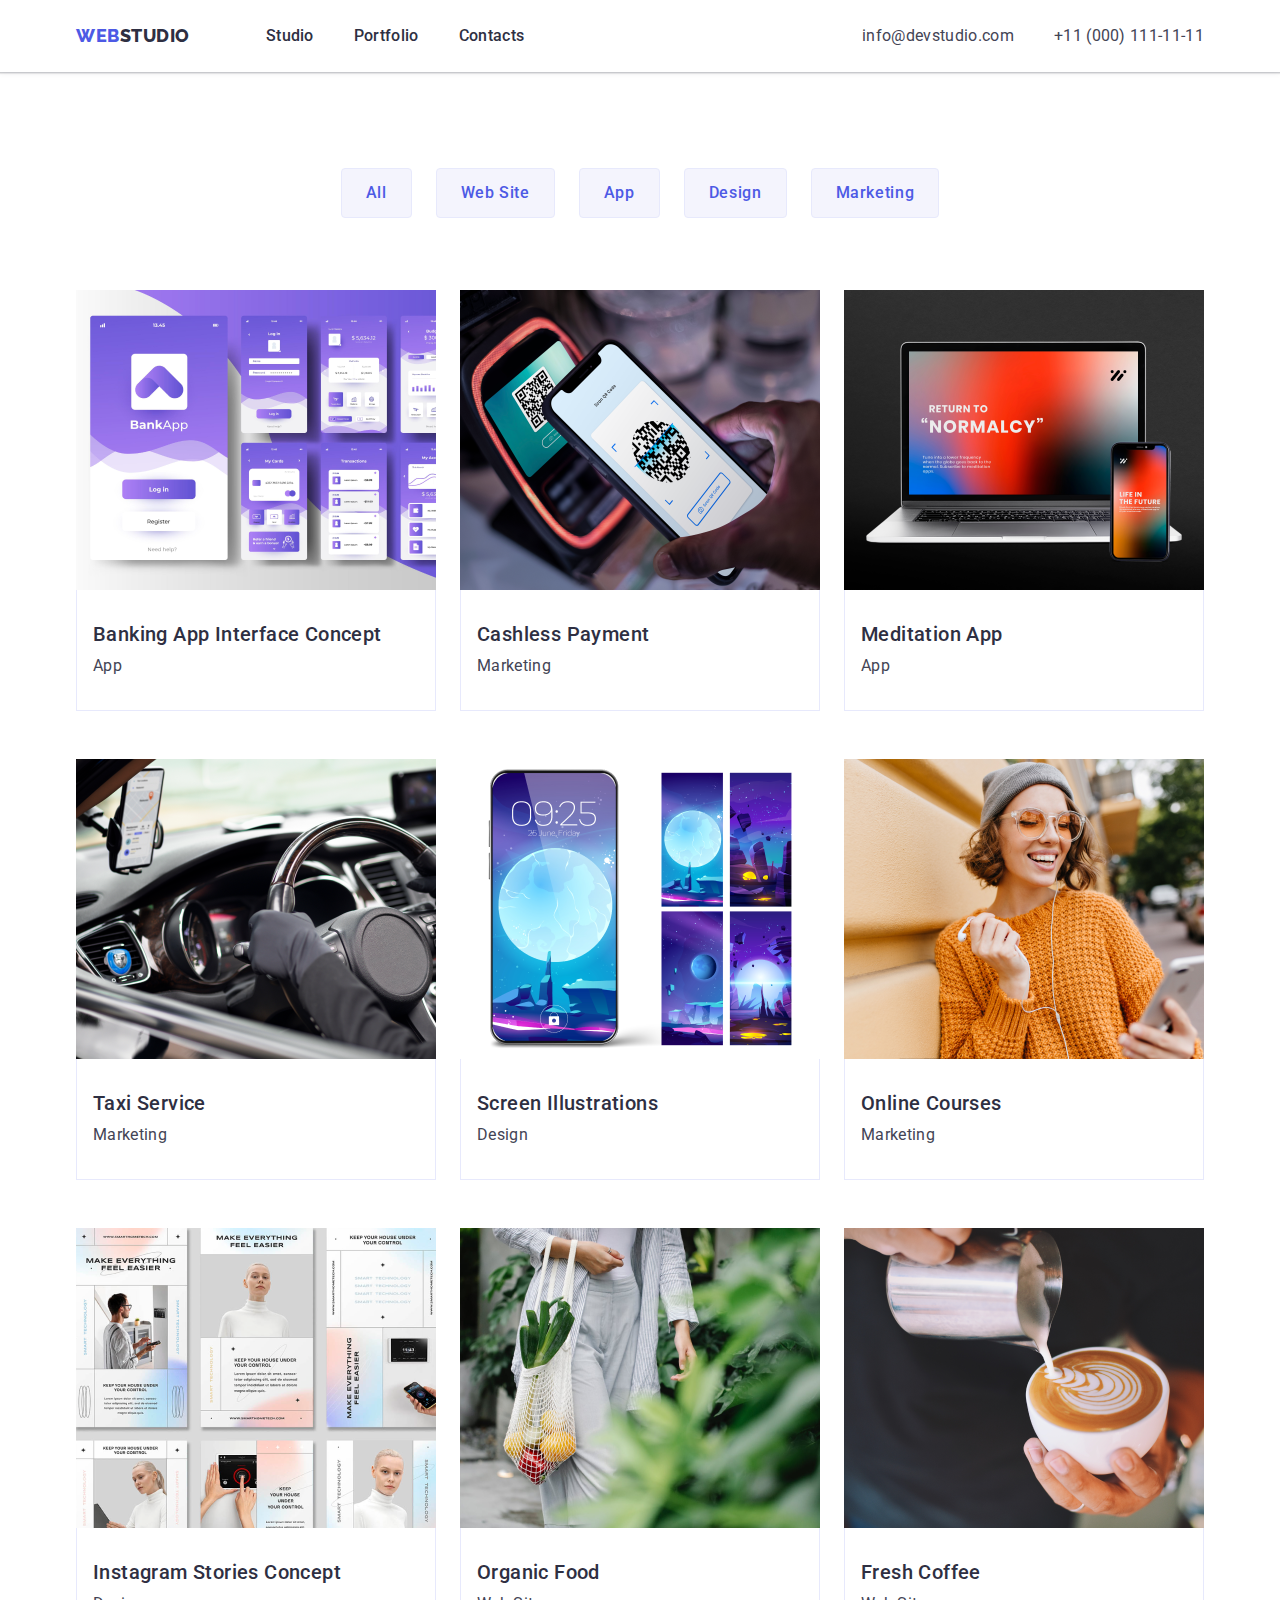
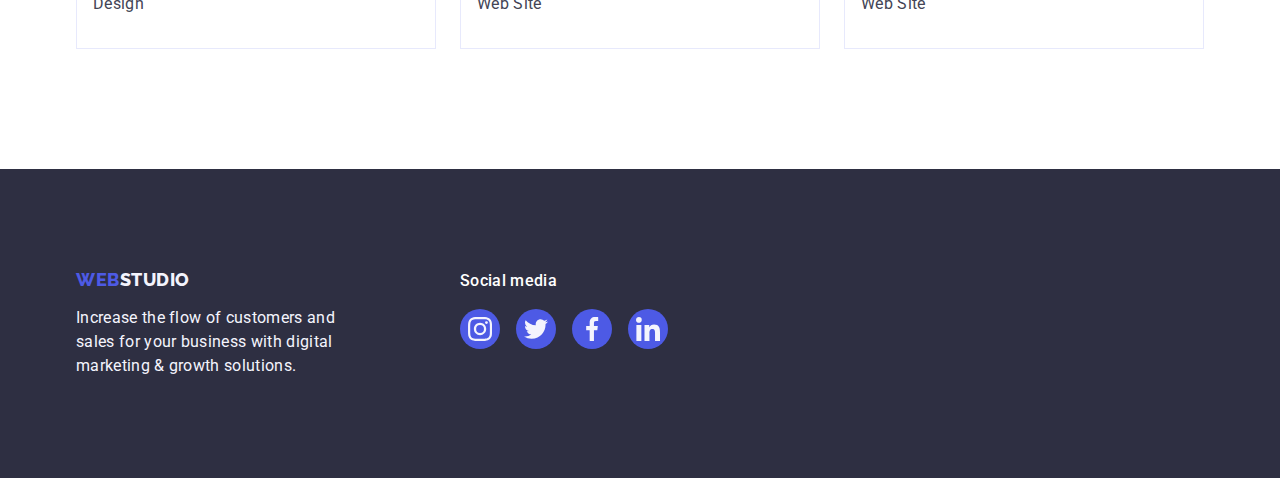
==== portfolio.html @ 46908e69 "Initial commit" ====
<!DOCTYPE html>
<html lang="en">
  <head>
    <meta charset="UTF-8" />
    <meta http-equiv="X-UA-Compatible" content="IE=edge" />
    <meta name="viewport" content="width=device-width, initial-scale=1.0" />
    <!-- Шрифт ROBOTO -->
    <!-- Шрифт Raleway ExtraBold -->
    <link rel="preconnect" href="https://fonts.googleapis.com" />
    <link rel="preconnect" href="https://fonts.gstatic.com" crossorigin />
    <link
      href="https://fonts.googleapis.com/css2?family=Raleway:wght@800&family=Roboto:wght@400;500;700;900&display=swap"
      rel="stylesheet"
    />
    <link
      rel="stylesheet"
      href="https://cdnjs.cloudflare.com/ajax/libs/modern-normalize/1.1.0/modern-normalize.min.css"
    />
    <link
      rel="stylesheet"
      href="https://cdnjs.cloudflare.com/ajax/libs/modern-normalize/1.1.0/modern-normalize.min.css"
    />
    <title>Main Page</Main></title>
    <link rel="stylesheet" href="./css/styles.css" />
  </head>
  <body>
    <!-- Шапка сторінки -->
    <header class="page-header">
      <div class="container header-container">
        <nav class="top-navigation">
          <!-- Логотип -->
          <a class="logo-link-header link" href="./index.html">
            Web<span class="logo-header-studio">Studio</span></a
          >
          <!-- Навігація на інші сторінки -->
          <ul class="menu list">
            <li class="menu-item">
              <a class="menu-link link" href="./index.html">Studio</a>
            </li>
            <li class="menu-item">
              <a class="menu-link link" href="./portfolio.html">Portfolio</a>
            </li>

            <li class="menu-item">
              <a class="menu-link link" href="">Contacts</a>
            </li>
          </ul>
        </nav>

        <address class="contact">
          <ul class="contact-menu list">
            <!-- Посилання на адресу електронної пошти  -->
            <li class="contact-menu-item">
              <a class="contact-menu-link link" href="mailto:info@devstudio.com"
                >info@devstudio.com</a
              >
            </li>
            <!-- Посилання на телефонний номер -->
            <li class="contact-menu-item">
              <a class="contact-menu-link link" href="tel:+110001111111"
                >+11 (000) 111-11-11</a
              >
            </li>
          </ul>
        </address>
      </div>
    </header>
    <!-- Унікальний контент сторінки -->
    <main>
      <section class="portfolio">
        <div class="container container-portfolio">
          <h1 class="portfolio-title visually-hidden">Portfolio</h1>
          <ul class="portfolio-title-list list">
            <li class="portfolio-title-item">
              <button class="modal-btn-portfolio" type="button">All</button>
            </li>
            <li class="portfolio-title-item">
              <button class="modal-btn-portfolio" type="button">
                Web Site
              </button>
            </li>
            <li class="portfolio-title-item">
              <button class="modal-btn-portfolio" type="button">App</button>
            </li>
            <li class="portfolio-title-item">
              <button class="modal-btn-portfolio" type="button">Design</button>
            </li>
            <li class="portfolio-title-item">
              <button class="modal-btn-portfolio" type="button">
                Marketing
              </button>
            </li>
          </ul>

          <!-- Pictures -->

          <ul class="portfolio-work-list list">
            <li class="portfolio-work-item">
              <a class="portfolio-work-link link" href="">
                <img
                  class="portfolio-work-img"
                  src="./images/Portfolio/banking-app-interface-concept.jpg"
                  alt="Banking App Interface Concept"
                  width="360"
                />
                <div class="portfolio-img-text">
                  <h2 class="portfolio-work-subject">
                    Banking App Interface Concept
                  </h2>
                  <p class="portfolio-work-text">App</p>
                </div>
              </a>
            </li>
            <li class="portfolio-work-item">
              <a class="portfolio-work-link link" href=""
                ><img
                  class="portfolio-work-img"
                  src="./images/Portfolio/cashless-payment.jpg"
                  alt="Cashless Payment"
                  width="360"
                />
                <div class="portfolio-img-text">
                  <h2 class="portfolio-work-subject">Cashless Payment</h2>
                  <p class="portfolio-work-text">Marketing</p>
                </div>
              </a>
            </li>
            <li class="portfolio-work-item">
              <a class="portfolio-work-link link" href="">
                <img
                  class="portfolio-work-img"
                  src="./images/Portfolio/meditation-app.jpg"
                  alt="Meditation App"
                  width="360"
                />
                <div class="portfolio-img-text">
                  <h2 class="portfolio-work-subject">Meditation App</h2>
                  <p class="portfolio-work-text">App</p>
                </div>
              </a>
            </li>
            <li class="portfolio-work-item">
              <a class="portfolio-work-link link" href="">
                <img
                  class="portfolio-work-img"
                  src="./images/Portfolio/taxi-service.jpg"
                  alt="Taxi Service"
                  width="360"
                />
                <div class="portfolio-img-text">
                  <h2 class="portfolio-work-subject">Taxi Service</h2>
                  <p class="portfolio-work-text">Marketing</p>
                </div>
              </a>
            </li>
            <li class="portfolio-work-item">
              <a class="portfolio-work-link link" href="">
                <img
                  class="portfolio-work-img"
                  src="./images/Portfolio/screen-illustrations.jpg"
                  alt="Screen Illustrations"
                  width="360"
                />
                <div class="portfolio-img-text">
                  <h2 class="portfolio-work-subject">Screen Illustrations</h2>
                  <p class="portfolio-work-text">Design</p>
                </div>
              </a>
            </li>
            <li class="portfolio-work-item">
              <a class="portfolio-work-link link" href="">
                <img
                  class="portfolio-work-img"
                  src="./images/Portfolio/online-courses.jpg"
                  alt="Online Courses"
                  width="360"
                />
                <div class="portfolio-img-text">
                  <h2 class="portfolio-work-subject">Online Courses</h2>
                  <p class="portfolio-work-text">Marketing</p>
                </div>
              </a>
            </li>
            <li class="portfolio-work-item">
              <a class="portfolio-work-link link" href="">
                <img
                  class="portfolio-work-img"
                  src="./images/Portfolio/instagram-stories-concept.jpg"
                  alt="Instagram Stories Concept"
                  width="360"
                />
                <div class="portfolio-img-text">
                  <h2 class="portfolio-work-subject">
                    Instagram Stories Concept
                  </h2>
                  <p class="portfolio-work-text">Design</p>
                </div>
              </a>
            </li>
            <li class="portfolio-work-item">
              <a class="portfolio-work-link link" href="">
                <img
                  class="portfolio-work-img"
                  src="./images/Portfolio/organic-food.jpg"
                  alt="Organic Food"
                  width="360"
                />
                <div class="portfolio-img-text">
                  <h2 class="portfolio-work-subject">Organic Food</h2>
                  <p class="portfolio-work-text">Web Site</p>
                </div>
              </a>
            </li>
            <li class="portfolio-work-item">
              <a class="portfolio-work-link link" href="">
                <img
                  class="portfolio-work-img"
                  src="./images/Portfolio/fresh-coffee.jpg"
                  alt="Fresh Coffee"
                  width="360"
                />
                <div class="portfolio-img-text">
                  <h2 class="portfolio-work-subject">Fresh Coffee</h2>
                  <p class="portfolio-work-text">Web Site</p>
                </div>
              </a>
            </li>
          </ul>
        </div>
      </section>
    </main>

    <!-- Підвал сторінки -->
    <footer class="page-footer">
      <div class="container container-two-footer">
        <div class="container-footer">
          <a class="logo-link-footer link" href="./index.html">
            Web<span class="logo-footer-studio">Studio</span></a
          >
          <p class="footer-text">
            Increase the flow of customers and sales for your business with
            digital marketing & growth solutions.
          </p>
        </div>
        <div class="container-medial">
          <p class="media-title">Social media</p>
          <ul class="media-list">
            <li class="social-list-item list">
              <a href="" class="media-list-link">
                <svg
                  class="media-list-icon"
                  aria-label="icon Instagram"
                  width="24"
                  height="24"
                >
                  <use href="./images/icons.svg#icon-instagram"></use>
                </svg>
              </a>
            </li>
            <li class="social-list-item list">
              <a href="" class="media-list-link">
                <svg
                  class="media-list-icon"
                  aria-label="icon twitter"
                  width="24"
                  height="24"
                >
                  <use href="./images/icons.svg#icon-twitter"></use>
                </svg>
              </a>
            </li>
            <li class="social-list-item list">
              <a href="" class="media-list-link">
                <svg
                  class="media-list-icon"
                  aria-label="icon facebook"
                  width="24"
                  height="24"
                >
                  <use href="./images/icons.svg#icon-facebook"></use>
                </svg>
              </a>
            </li>
            <li class="social-list-item list">
              <a href="" class="media-list-link">
                <svg
                  class="media-list-icon"
                  aria-label="icon linkedin"
                  width="24"
                  height="24"
                >
                  <use href="./images/icons.svg#icon-linkedin"></use>
                </svg>
              </a>
            </li>
          </ul>
        </div>
      </div>
    </footer>
  </body>
</html>
---- css/styles.css ----
:root {
    --primary-font: font-family: 'Roboto', sans-serif;
    --secondary-font: font-family: 'Raleway', sans-serif;
    /* hero */
    --primery-text-color-theme-dark: #FFFFFF;
    /* footer */
    --secondary-text-color-theme-dark: #F4F4FD;

    --primery-text-color-theme-light: #2E2F42;
    --secondary-text-color-theme-light: #434455;
    --accent-color: #404BBF;
}

body {
    font-family: 'Roboto', sans-serif;
    color: #434455;
    background-color: #FFFFFF;
}

.list {
    list-style: none;
}

.link {
    text-decoration: none;
}


h1,
h2,
h3,
h4,
p {
    margin-top: 0;
    margin-bottom: 0;
}

ul,
ol {
    margin-top: 0;
    margin-bottom: 0;
    padding-left: 0;
}

img {
    display: block;
    max-width: 100%;
    height: auto;
}

.container {
    width: 1158px;
    margin-left: auto;
    margin-right: auto;
    padding-left: 15px;
    padding-right: 15px;
}

.section {
    padding-top: 120px;
    padding-bottom: 120px;
}

/* прихований заголовок */
.visually-hidden {
    position: absolute;
    width: 1px;
    height: 1px;
    margin: -1px;
    border: 0;
    padding: 0;
    white-space: nowrap;
    clip-path: inset(100%);
    clip: rect(0 0 0 0);
    overflow: hidden;
}

/* Header */
/* LOGO */

.page-header {

    box-shadow: 0px 2px 1px rgba(46, 47, 66, 0.08), 0px 1px 1px rgba(46, 47, 66, 0.16), 0px 1px 6px rgba(46, 47, 66, 0.08);

}

.header-container {
    display: flex;
    align-items: center;



}

.logo-link-header {
    font-family: "Raleway", sans-serif;
    font-style: normal;
    font-weight: 800;
    font-size: 18px;
    line-height: 1.17;
    letter-spacing: 0.03em;
    text-transform: uppercase;
    color: #4D5AE5;

    margin-right: 76px;
}

.logo-header-studio {

    color: #2E2F42;
}

/* Navigation */
.top-navigation {
    display: flex;
    align-items: center;

}

.menu {
    display: flex;
    align-items: center;
    gap: 40px;
}

.menu-item {}



.menu-link {
    font-style: normal;
    font-weight: 500;
    font-size: 16px;
    line-height: 1.5;
    letter-spacing: 0.02em;
    color: var(--primery-text-color-theme-light);

    display: block;
    padding-top: 24px;
    padding-bottom: 24px;




}

.menu-link:hover,
.menu-link:focus {
    color: var(--accent-color);
}

/* CONTACT */


.contact {
    font-style: normal;
    margin-left: auto;

}

.contact-menu {
    display: flex;
    align-items: center;
    gap: 40px;



}

.contact-menu-link {
    font-style: normal;
    font-weight: 400;
    font-size: 16px;
    line-height: 1.5;
    letter-spacing: 0.02em;
    color: var(--secondary-text-color-theme-light);




}

.contact-menu-link:hover,
.contact-menu-link:focus {
    color: var(--accent-color);
}

/* Main */
/* Hero */

.section-hero {
    background-color: #2E2F42;
    padding-top: 188px;
    padding-bottom: 188px;
    margin: 0 auto;

    max-width: 1440px;
    background-image: linear-gradient(rgb(46, 47, 66, 0.7), rgb(46, 47, 66, 0.7)), url(../images/Hero/img-name.jpg);
    background-repeat: no-repeat;
    background-position: 50% 50%;
    background-size: cover;
}

.container-section-hero {
    display: flex;
    align-items: center;
    flex-direction: column;


}

.container-text-hero {
    max-width: 496px;
    margin-bottom: 48px;
}






.text-hero {
    font-style: normal;
    font-weight: 700;
    font-size: 56px;
    line-height: 1.07;
    text-align: center;
    letter-spacing: 0.02em;
    color: var(--primery-text-color-theme-dark);
}

.modal-btn {
    min-width: 169px;
    height: 56px;
    padding: 16px 32px;
    border-radius: 4px;
    border: none;
    font-family: var(--primary-font);
    font-style: normal;
    font-weight: 500;
    font-size: 16px;
    line-height: 1.5;
    letter-spacing: 0.04em;
    color: var(--primery-text-color-theme-dark);
    cursor: pointer;
    box-shadow: 0px 4px 4px rgba(0, 0, 0, 0.15);
    display: block;
    background-color: #4d5ae5;

}

.modal-btn:hover,
.modal-btn:focus {
    background-color: var(--accent-color);
}

/* Section 1 */

.information-title {}

.container-section-information {

    align-items: center;
}

.information-items {
    display: flex;
    gap: 24px;
}



.information-item {
    flex-basis: calc((100% - 72px) / 4);
    width: 264px;

}

.information-subtitle {
    margin-bottom: 8px;

}

.information-title {
    visibility: hidden;
}


/* для всіх абзаців */
.information-subtitle {

    font-style: normal;
    font-weight: 500;
    font-size: 20px;
    line-height: 1.2;
    letter-spacing: 0.02em;
    color: var(--primery-text-color-theme-light);
}

.information-subtitle-text {

    font-style: normal;
    font-weight: 400;
    font-size: 16px;
    line-height: 1.5;
    letter-spacing: 0.02em;

}

/* Icon information */
.container-information-icon {

    display: flex;
    justify-content: center;
    align-items: center;
    background-color: #F4F4FD;
    border-radius: 4px 4px 4px 4px;
    height: 112px;
    margin-bottom: 8px;

}




/* Section 2 */

.section-work {
    padding-bottom: 120px;
}


.container-section-work {}

.work-items {
    display: flex;
    align-items: center;
    gap: 24px;

}

.section-work-title {

    font-style: normal;
    font-weight: 700;
    font-size: 36px;
    line-height: 1.11;
    text-align: center;
    letter-spacing: 0.02em;
    text-transform: capitalize;
    color: var(--primery-text-color-theme-light);


    margin-bottom: 72px;
}

/* Section 3 */

.section-team {
    background-color: #F4F4FD;
}

.container-section-team {
    display: flex;
    align-items: center;
    flex-direction: column;

}




.section-team-list {
    display: flex;
    gap: 24px;

}

.section-team-title {
    font-style: normal;
    font-weight: 700;
    font-size: 36px;
    line-height: 1.11;
    text-align: center;
    letter-spacing: 0.02em;
    text-transform: capitalize;
    color: var(--primery-text-color-theme-light);
    margin-bottom: 72px;

}

.section-team-item {
    width: calc((100% - 72px) / 4);

    border-radius: 0px 0px 4px 4px;
    box-shadow: 0px 1px 6px rgba(46, 47, 66, 0.08), 0px 1px 1px rgba(46, 47, 66, 0.16), 0px 2px 1px rgba(46, 47, 66, 0.08);
}


.container-text-team {
    display: flex;
    text-align: center;
    flex-direction: column;
    padding: 32px 0;
    background-color: #FFFFFF;



}

.section-team-subtitle {

    font-style: normal;
    font-weight: 500;
    font-size: 20px;
    line-height: 1.2;
    letter-spacing: 0.02em;
    color: var(--primery-text-color-theme-light);

    margin-bottom: 8px
}

.section-team-text {
    font-family: var(--primary-font);
    font-style: normal;
    font-weight: 400;
    font-size: 16px;
    line-height: 1.5;
    letter-spacing: 0.02em;

    margin-bottom: 8px;
}

/* ICON TEAM */

.social-list {
    display: flex;
    justify-content: center;
    gap: 24px;
}

.social-list-item {}

.social-list-link {
    display: flex;
    justify-content: center;
    align-items: center;
    width: 40px;
    height: 40px;
    border-radius: 50%;
    background-color: #4D5AE5;

}

.social-list-link:hover,
.social-list-link:focus {

    background-color: #404bbf;

}


.social-list-icon {
    fill: #F4F4FD;

}



/* SECTION 4 */

.section-customers {}



.container-customers {}

.customers-title {
    font-style: normal;
    font-size: 36px;
    line-height: 1.1;
    letter-spacing: 0.02em;
    color: #2E2F42;

    margin-bottom: 72px;
    text-align: center;
}

.customers-list {
    display: flex;
    justify-content: center;
    gap: 24px;
}



.customers-item {
    width: calc((100% - 120px) / 6);

}

.customers-list-link {
    display: flex;
    justify-content: center;
    align-items: center;

    width: 168px;
    height: 88px;

    border-radius: 4px;
    border: 1px solid #8E8F99;
    color: #8e8f99;

}

.customers-list-icon {
    fill: currentColor;
}

.customers-list-link:hover,
.customers-list-link:focus {

    border-color: #404bbf;
    color: #404bbf;

}

/* footer */





.page-footer {
    background-color: #2E2F42;
    padding-top: 100px;
    padding-bottom: 100px;


}

.container-two-footer {
    display: flex;
    align-items: baseline;
}


.container-footer {
    margin-right: 120px;
}

.logo-link-footer {
    display: inline-block;


    font-family: "Raleway", sans-serif;
    font-style: normal;
    font-weight: 800;
    font-size: 18px;
    line-height: 1.17;
    letter-spacing: 0.03em;
    text-transform: uppercase;
    color: #4D5AE5;
    margin-bottom: 16px;




}

.logo-footer-studio {

    color: #F4F4FD;
}




.footer-text {
    /* font-family: var(--primary-font); */
    font-style: normal;
    font-weight: 400;
    font-size: 16px;
    line-height: 1.5;
    letter-spacing: 0.02em;
    color: var(--secondary-text-color-theme-dark);

    max-width: 264px
}

/* Другий div container */

.container-medial {}

.media-title {
    font-weight: 500;
    font-size: 16px;
    line-height: 1.5;
    letter-spacing: 0.02em;
    color: #FFFFFF;


    margin-bottom: 16px;
}

.media-list {
    display: flex;
    gap: 16px;

}

.media-list-link {
    display: flex;
    justify-content: center;
    align-items: center;
    width: 40px;
    height: 40px;
    border-radius: 50%;
    background-color: #4D5AE5;
}

.media-list-link:hover,
.media-list-link:focus {

    background-color: #31d0aa;
}

.media-list-icon {
    fill: #f4f4fd;
}



/* PORTFOLIO */
/* Main */

/* one list */


.portfolio {
    padding-top: 96px;
    padding-bottom: 120px;
}

.container-portfolio {}



.portfolio-title-list {
    display: flex;
    justify-content: center;
    margin-bottom: 72px;
    gap: 24px;
}





.modal-btn-portfolio {
    font-family: var(--primary-font);
    font-style: normal;
    font-weight: 500;
    font-size: 16px;
    line-height: 1.5;
    letter-spacing: 0.04em;
    color: #4D5AE5;
    background-color: #F4F4FD;
    cursor: pointer;

    display: block;
    border: 1px solid #E7E9FC;
    border-radius: 4px;
    padding: 12px 24px;
}




.modal-btn-portfolio:hover,
.modal-btn-portfolio:focus {
    color: #FFFFFF;
    background-color: var(--accent-color);
    border: 1px solid transparent;

    box-shadow: 0px 3px 1px rgba(0, 0, 0, 0.1), 0px 2px 1px rgba(0, 0, 0, 0.08), 0px 2px 2px rgba(0, 0, 0, 0.12);
}

/* two list */




.portfolio-work-list {
    display: flex;
    flex-wrap: wrap;
    justify-content: center;
    column-gap: 24px;
    row-gap: 48px;

}

.portfolio-work-item {
    width: calc((100% - 48px) / 3);

}

.portfolio-work-link {
    display: block;
}

.portfolio-work-link:hover,
.portfolio-work-link:focus {
    box-shadow: 0px 1px 6px rgba(46, 47, 66, 0.08), 0px 1px 1px rgba(46, 47, 66, 0.16), 0px 2px 1px rgba(46, 47, 66, 0.08);
}

.portfolio-img-text {
    width: 360px;
    flex-direction: column;
    padding: 32px 16px;
    border: 1px solid #E7E9FC;
    border-top: none;

}




.portfolio-work-subject {
    font-style: normal;
    font-weight: 500;
    font-size: 20px;
    line-height: 1.2;
    letter-spacing: 0.02em;
    color: var(--primery-text-color-theme-light);
    margin-bottom: 8px;
}

.portfolio-work-text {
    font-style: normal;
    font-weight: 400;
    font-size: 16px;
    line-height: 1.5;
    letter-spacing: 0.02em;
    color: var(--secondary-text-color-theme-light);

}
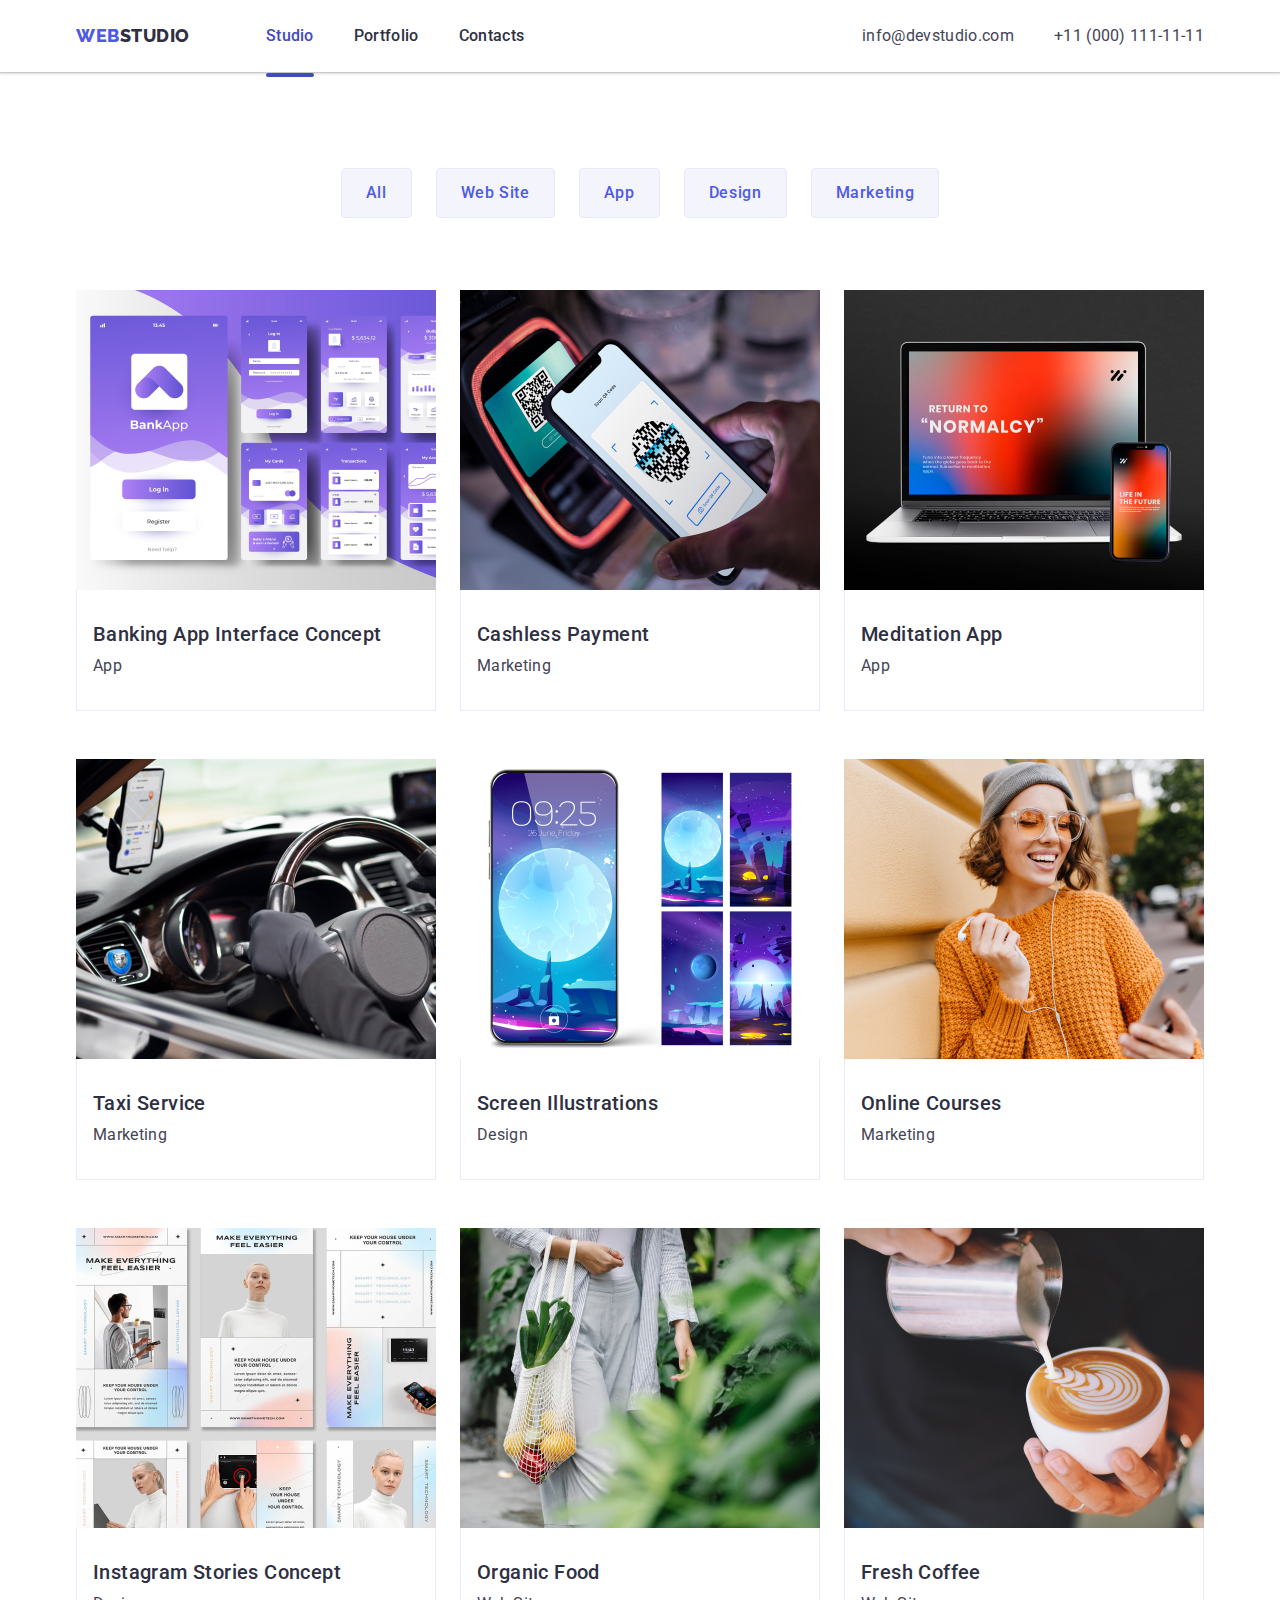
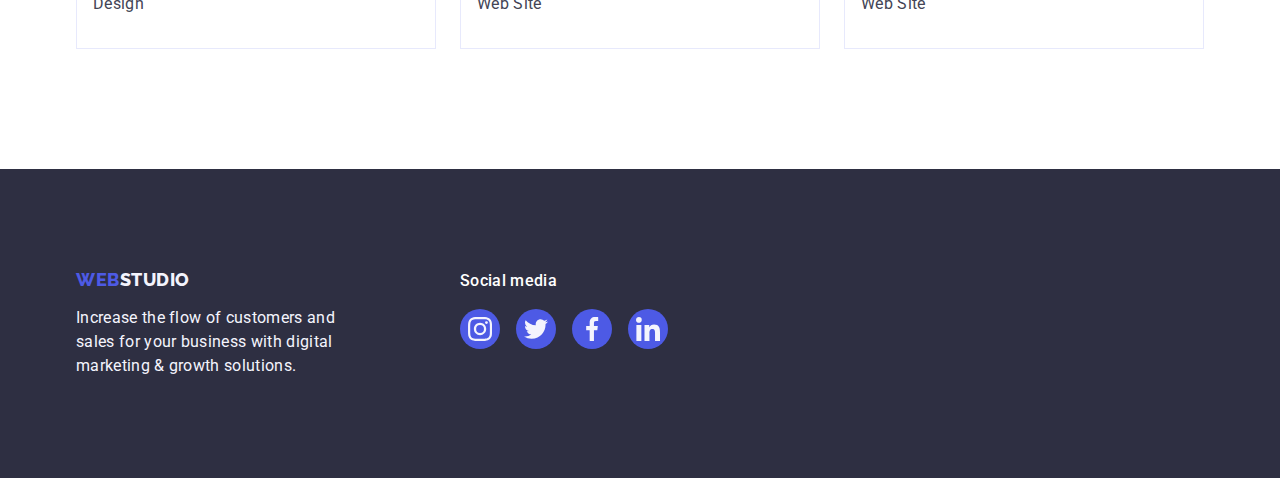
==== commit f607a941: "vr4" ====
--- a/portfolio.html
+++ b/portfolio.html
@@ -35,7 +35,7 @@
           <!-- Навігація на інші сторінки -->
           <ul class="menu list">
             <li class="menu-item">
-              <a class="menu-link link" href="./index.html">Studio</a>
+              <a class="menu-link link current" href="./index.html">Studio</a>
             </li>
             <li class="menu-item">
               <a class="menu-link link" href="./portfolio.html">Portfolio</a>
@@ -97,12 +97,19 @@
           <ul class="portfolio-work-list list">
             <li class="portfolio-work-item">
               <a class="portfolio-work-link link" href="">
-                <img
-                  class="portfolio-work-img"
-                  src="./images/Portfolio/banking-app-interface-concept.jpg"
-                  alt="Banking App Interface Concept"
-                  width="360"
-                />
+                <div class="portfolio-work-pictures">
+                  <img
+                    class="portfolio-work-img"
+                    src="./images/Portfolio/banking-app-interface-concept.jpg"
+                    alt="Banking App Interface Concept"
+                    width="360"
+                  />
+                  <p class="overlay">
+                    14 Stylish and User-Friendly App Design Concepts · Task
+                    Manager App · Calorie Tracker App · Exotic Fruit Ecommerce
+                    App · Cloud Storage App
+                  </p>
+                </div>
                 <div class="portfolio-img-text">
                   <h2 class="portfolio-work-subject">
                     Banking App Interface Concept
@@ -112,13 +119,20 @@
               </a>
             </li>
             <li class="portfolio-work-item">
-              <a class="portfolio-work-link link" href=""
-                ><img
-                  class="portfolio-work-img"
-                  src="./images/Portfolio/cashless-payment.jpg"
-                  alt="Cashless Payment"
-                  width="360"
-                />
+              <a class="portfolio-work-link link" href="">
+                <div class="portfolio-work-pictures">
+                  <img
+                    class="portfolio-work-img"
+                    src="./images/Portfolio/cashless-payment.jpg"
+                    alt="Cashless Payment"
+                    width="360"
+                  />
+                  <p class="overlay">
+                    14 Stylish and User-Friendly App Design Concepts · Task
+                    Manager App · Calorie Tracker App · Exotic Fruit Ecommerce
+                    App · Cloud Storage App
+                  </p>
+                </div>
                 <div class="portfolio-img-text">
                   <h2 class="portfolio-work-subject">Cashless Payment</h2>
                   <p class="portfolio-work-text">Marketing</p>
@@ -127,12 +141,19 @@
             </li>
             <li class="portfolio-work-item">
               <a class="portfolio-work-link link" href="">
-                <img
-                  class="portfolio-work-img"
-                  src="./images/Portfolio/meditation-app.jpg"
-                  alt="Meditation App"
-                  width="360"
-                />
+                <div class="portfolio-work-pictures">
+                  <img
+                    class="portfolio-work-img"
+                    src="./images/Portfolio/meditation-app.jpg"
+                    alt="Meditation App"
+                    width="360"
+                  />
+                  <p class="overlay">
+                    14 Stylish and User-Friendly App Design Concepts · Task
+                    Manager App · Calorie Tracker App · Exotic Fruit Ecommerce
+                    App · Cloud Storage App
+                  </p>
+                </div>
                 <div class="portfolio-img-text">
                   <h2 class="portfolio-work-subject">Meditation App</h2>
                   <p class="portfolio-work-text">App</p>
@@ -141,12 +162,19 @@
             </li>
             <li class="portfolio-work-item">
               <a class="portfolio-work-link link" href="">
-                <img
-                  class="portfolio-work-img"
-                  src="./images/Portfolio/taxi-service.jpg"
-                  alt="Taxi Service"
-                  width="360"
-                />
+                <div class="portfolio-work-pictures">
+                  <img
+                    class="portfolio-work-img"
+                    src="./images/Portfolio/taxi-service.jpg"
+                    alt="Taxi Service"
+                    width="360"
+                  />
+                  <p class="overlay">
+                    14 Stylish and User-Friendly App Design Concepts · Task
+                    Manager App · Calorie Tracker App · Exotic Fruit Ecommerce
+                    App · Cloud Storage App
+                  </p>
+                </div>
                 <div class="portfolio-img-text">
                   <h2 class="portfolio-work-subject">Taxi Service</h2>
                   <p class="portfolio-work-text">Marketing</p>
@@ -155,12 +183,19 @@
             </li>
             <li class="portfolio-work-item">
               <a class="portfolio-work-link link" href="">
-                <img
-                  class="portfolio-work-img"
-                  src="./images/Portfolio/screen-illustrations.jpg"
-                  alt="Screen Illustrations"
-                  width="360"
-                />
+                <div class="portfolio-work-pictures">
+                  <img
+                    class="portfolio-work-img"
+                    src="./images/Portfolio/screen-illustrations.jpg"
+                    alt="Screen Illustrations"
+                    width="360"
+                  />
+                  <p class="overlay">
+                    14 Stylish and User-Friendly App Design Concepts · Task
+                    Manager App · Calorie Tracker App · Exotic Fruit Ecommerce
+                    App · Cloud Storage App
+                  </p>
+                </div>
                 <div class="portfolio-img-text">
                   <h2 class="portfolio-work-subject">Screen Illustrations</h2>
                   <p class="portfolio-work-text">Design</p>
@@ -169,12 +204,19 @@
             </li>
             <li class="portfolio-work-item">
               <a class="portfolio-work-link link" href="">
-                <img
-                  class="portfolio-work-img"
-                  src="./images/Portfolio/online-courses.jpg"
-                  alt="Online Courses"
-                  width="360"
-                />
+                <div class="portfolio-work-pictures">
+                  <img
+                    class="portfolio-work-img"
+                    src="./images/Portfolio/online-courses.jpg"
+                    alt="Online Courses"
+                    width="360"
+                  />
+                  <p class="overlay">
+                    14 Stylish and User-Friendly App Design Concepts · Task
+                    Manager App · Calorie Tracker App · Exotic Fruit Ecommerce
+                    App · Cloud Storage App
+                  </p>
+                </div>
                 <div class="portfolio-img-text">
                   <h2 class="portfolio-work-subject">Online Courses</h2>
                   <p class="portfolio-work-text">Marketing</p>
@@ -183,12 +225,19 @@
             </li>
             <li class="portfolio-work-item">
               <a class="portfolio-work-link link" href="">
-                <img
-                  class="portfolio-work-img"
-                  src="./images/Portfolio/instagram-stories-concept.jpg"
-                  alt="Instagram Stories Concept"
-                  width="360"
-                />
+                <div class="portfolio-work-pictures">
+                  <img
+                    class="portfolio-work-img"
+                    src="./images/Portfolio/instagram-stories-concept.jpg"
+                    alt="Instagram Stories Concept"
+                    width="360"
+                  />
+                  <p class="overlay">
+                    14 Stylish and User-Friendly App Design Concepts · Task
+                    Manager App · Calorie Tracker App · Exotic Fruit Ecommerce
+                    App · Cloud Storage App
+                  </p>
+                </div>
                 <div class="portfolio-img-text">
                   <h2 class="portfolio-work-subject">
                     Instagram Stories Concept
@@ -199,12 +248,19 @@
             </li>
             <li class="portfolio-work-item">
               <a class="portfolio-work-link link" href="">
-                <img
-                  class="portfolio-work-img"
-                  src="./images/Portfolio/organic-food.jpg"
-                  alt="Organic Food"
-                  width="360"
-                />
+                <div class="portfolio-work-pictures">
+                  <img
+                    class="portfolio-work-img"
+                    src="./images/Portfolio/organic-food.jpg"
+                    alt="Organic Food"
+                    width="360"
+                  />
+                  <p class="overlay">
+                    14 Stylish and User-Friendly App Design Concepts · Task
+                    Manager App · Calorie Tracker App · Exotic Fruit Ecommerce
+                    App · Cloud Storage App
+                  </p>
+                </div>
                 <div class="portfolio-img-text">
                   <h2 class="portfolio-work-subject">Organic Food</h2>
                   <p class="portfolio-work-text">Web Site</p>
@@ -213,12 +269,19 @@
             </li>
             <li class="portfolio-work-item">
               <a class="portfolio-work-link link" href="">
-                <img
-                  class="portfolio-work-img"
-                  src="./images/Portfolio/fresh-coffee.jpg"
-                  alt="Fresh Coffee"
-                  width="360"
-                />
+                <div class="portfolio-work-pictures">
+                  <img
+                    class="portfolio-work-img"
+                    src="./images/Portfolio/fresh-coffee.jpg"
+                    alt="Fresh Coffee"
+                    width="360"
+                  />
+                  <p class="overlay">
+                    14 Stylish and User-Friendly App Design Concepts · Task
+                    Manager App · Calorie Tracker App · Exotic Fruit Ecommerce
+                    App · Cloud Storage App
+                  </p>
+                </div>
                 <div class="portfolio-img-text">
                   <h2 class="portfolio-work-subject">Fresh Coffee</h2>
                   <p class="portfolio-work-text">Web Site</p>
--- a/css/styles.css
+++ b/css/styles.css
@@ -139,7 +139,7 @@
     padding-top: 24px;
     padding-bottom: 24px;
 
-
+    transition: color 250ms cubic-bezier(0.4, 0, 0.2, 1);
 
 
 }
@@ -147,6 +147,32 @@
 .menu-link:hover,
 .menu-link:focus {
     color: var(--accent-color);
+}
+
+.current {
+    position: relative;
+    color: var(--accent-color);
+    transition: color 250ms cubic-bezier(0.4, 0, 0.2, 1);
+
+}
+
+.current::after {
+    content: "";
+    position: absolute;
+    left: 0;
+    bottom: -1px;
+    width: 100%;
+    height: 4px;
+    background-color: var(--accent-color);
+    border-radius: 2px;
+    transform: translateY(100%);
+    transition: color 250ms cubic-bezier(0.4, 0, 0.2, 1);
+
+}
+
+.current::after:hover,
+.current::after:focus {
+    transform: translateY(0%);
 }
 
 /* CONTACT */
@@ -247,6 +273,8 @@
     display: block;
     background-color: #4d5ae5;
 
+    transition: background-color 250ms cubic-bezier(0.4, 0, 0.2, 1);
+
 }
 
 .modal-btn:hover,
@@ -450,6 +478,8 @@
     border-radius: 50%;
     background-color: #4D5AE5;
 
+    transition: background-color 250ms cubic-bezier(0.4, 0, 0.2, 1);
+
 }
 
 .social-list-link:hover,
@@ -510,6 +540,8 @@
     border-radius: 4px;
     border: 1px solid #8E8F99;
     color: #8e8f99;
+
+    transition: color 250ms cubic-bezier(0.4, 0, 0.2, 1), border-color 250ms cubic-bezier(0.4, 0, 0.2, 1);
 
 }
 
@@ -617,6 +649,8 @@
     height: 40px;
     border-radius: 50%;
     background-color: #4D5AE5;
+
+    transition: background-color 250ms cubic-bezier(0.4, 0, 0.2, 1);
 }
 
 .media-list-link:hover,
@@ -630,6 +664,58 @@
 }
 
 
+
+/* модальне вікно */
+
+.backdrop {
+    position: fixed;
+    top: 0;
+    left: 0;
+    width: 100%;
+    height: 100%;
+    background-color: rgba(46, 47, 66, 0.4);
+    ;
+    opacity: 1;
+    visibility: visible;
+    pointer-events: auto;
+
+    transition: opacity 250ms cubic-bezier(0.4, 0, 0.2, 1), visibility 250ms cubic-bezier(0.4, 0, 0.2, 1);
+}
+
+.modal {
+    position: absolute;
+    top: 50%;
+    left: 50%;
+    transform: translate(-50%, -50%);
+    min-width: 408px;
+    min-height: 576px;
+    background-color: rgba(252, 252, 252, 1);
+}
+
+.modal-close-btn {
+    position: absolute;
+    top: 24px;
+    right: 24px;
+    display: flex;
+    align-items: center;
+    justify-content: center;
+    width: 24px;
+    height: 24px;
+    padding-left: 0;
+    padding-right: 0;
+    background-color: #E7E9FC;
+    border: 1px solid rgba(0, 0, 0, 0.1);
+    border-radius: 50%;
+    cursor: pointer;
+}
+
+.is-hidden {
+    opacity: 0;
+    visibility: hidden;
+    pointer-events: none;
+}
+
+/* модальне вікно   close */
 
 /* PORTFOLIO */
 /* Main */
@@ -707,11 +793,58 @@
 
 .portfolio-work-link {
     display: block;
+    box-shadow: none;
+    transition: box-shadow 250ms cubic-bezier(0.4, 0, 0.2, 1);
+    /* transition-property: box-shadow;
+    transition-duration: 250ms;
+    transition-timing-function: cubic-bezier(0.4, 0, 0.2, 1); */
+}
+
+.portfolio-work-pictures {
+    position: relative;
+    overflow: hidden;
+}
+
+.overlay {
+    font-style: normal;
+    font-weight: 400;
+    font-size: 16px;
+    line-height: 1.5;
+    letter-spacing: 0.02em;
+    color: #F4F4FD;
+    background-color: rgba(77, 90, 229, 1);
+
+    text-align: center;
+    padding-top: 40px;
+    padding-left: 32px;
+    padding-right: 32px;
+
+
+    position: absolute;
+    top: 0;
+    left: 0;
+    width: 100%;
+    height: 100%;
+    overflow: auto;
+
+    transform: translateY(100%);
+    transition: transform 250ms cubic-bezier(0.4, 0, 0.2, 1);
+    /* transition-property: transform;
+    transition-duration: 250ms;
+    transition-timing-function: cubic-bezier(0.4, 0, 0.2, 1); */
+
 }
 
 .portfolio-work-link:hover,
 .portfolio-work-link:focus {
     box-shadow: 0px 1px 6px rgba(46, 47, 66, 0.08), 0px 1px 1px rgba(46, 47, 66, 0.16), 0px 2px 1px rgba(46, 47, 66, 0.08);
+
+}
+
+.portfolio-work-link:hover .overlay,
+.portfolio-work-link:focus .overlay {
+    box-shadow: 0px 1px 6px rgba(46, 47, 66, 0.08), 0px 1px 1px rgba(46, 47, 66, 0.16), 0px 2px 1px rgba(46, 47, 66, 0.08);
+    transform: translateY(0%);
 }
 
 .portfolio-img-text {
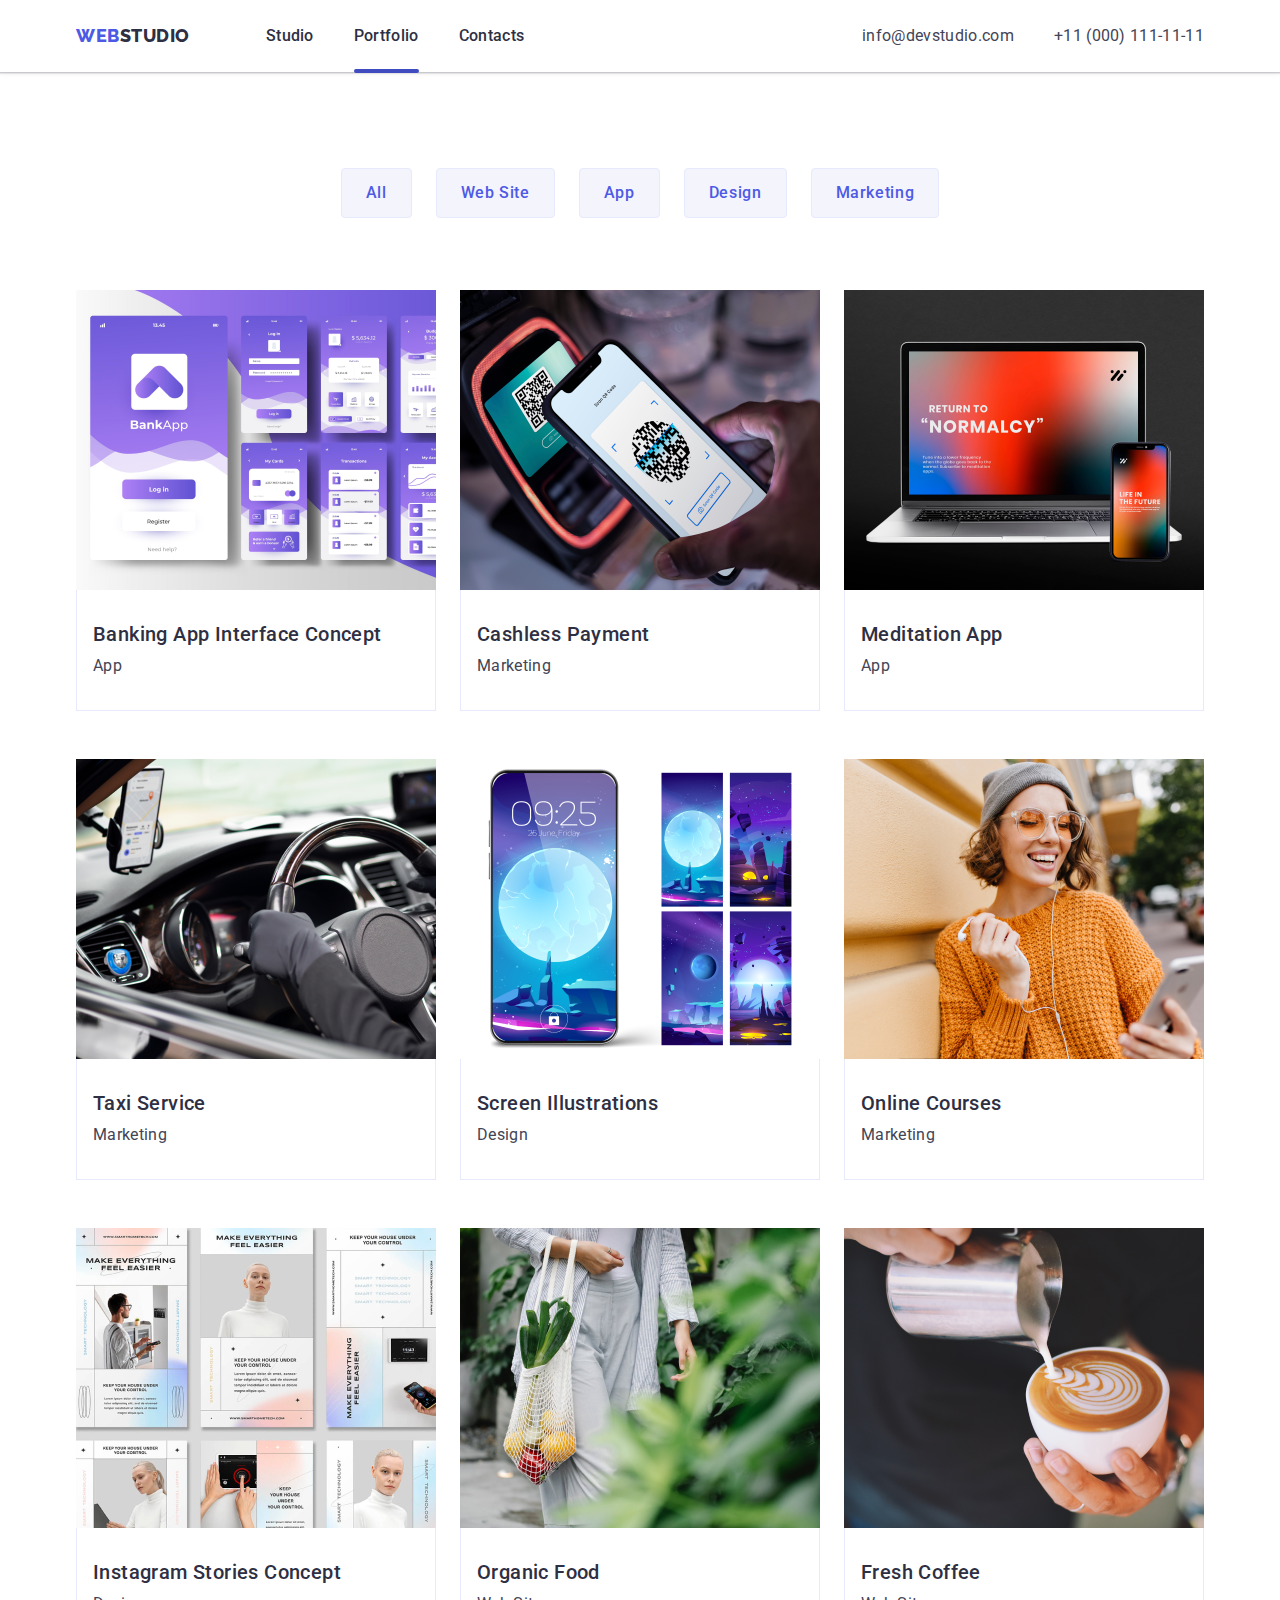
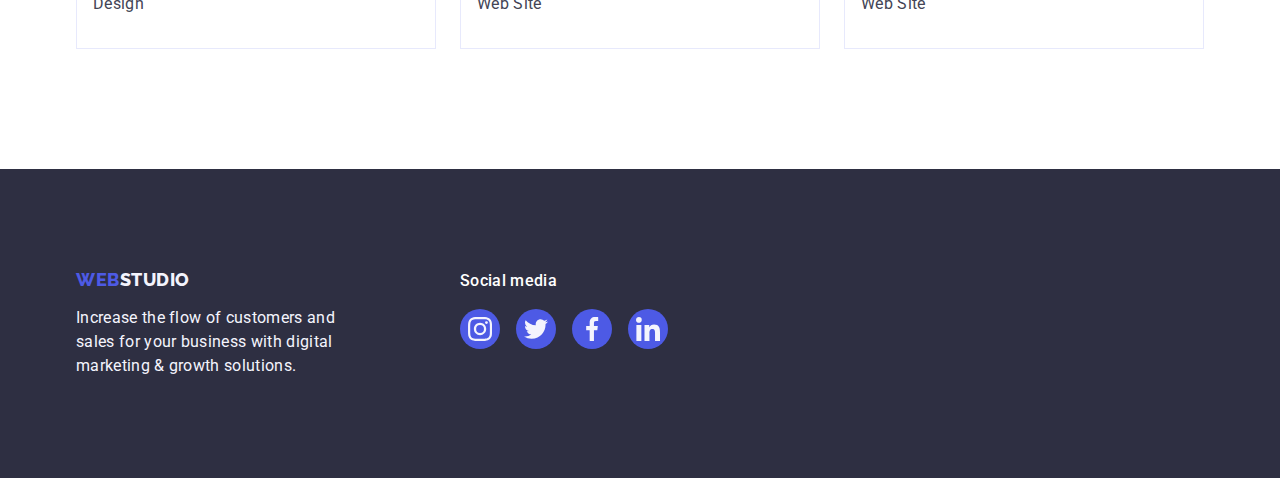
==== commit 90b14559: "vr3" ====
--- a/portfolio.html
+++ b/portfolio.html
@@ -35,10 +35,12 @@
           <!-- Навігація на інші сторінки -->
           <ul class="menu list">
             <li class="menu-item">
-              <a class="menu-link link current" href="./index.html">Studio</a>
+              <a class="menu-link link" href="./index.html">Studio</a>
             </li>
             <li class="menu-item">
-              <a class="menu-link link" href="./portfolio.html">Portfolio</a>
+              <a class="menu-link link current" href="./portfolio.html"
+                >Portfolio</a
+              >
             </li>
 
             <li class="menu-item">
--- a/css/styles.css
+++ b/css/styles.css
@@ -142,6 +142,7 @@
     transition: color 250ms cubic-bezier(0.4, 0, 0.2, 1);
 
 
+
 }
 
 .menu-link:hover,
@@ -151,8 +152,7 @@
 
 .current {
     position: relative;
-    color: var(--accent-color);
-    transition: color 250ms cubic-bezier(0.4, 0, 0.2, 1);
+
 
 }
 
@@ -165,15 +165,13 @@
     height: 4px;
     background-color: var(--accent-color);
     border-radius: 2px;
-    transform: translateY(100%);
-    transition: color 250ms cubic-bezier(0.4, 0, 0.2, 1);
-
-}
-
-.current::after:hover,
-.current::after:focus {
-    transform: translateY(0%);
-}
+
+    transition: background-color 250ms cubic-bezier(0.4, 0, 0.2, 1);
+
+
+}
+
+
 
 /* CONTACT */
 
@@ -200,6 +198,8 @@
     line-height: 1.5;
     letter-spacing: 0.02em;
     color: var(--secondary-text-color-theme-light);
+
+    transition: color 250ms cubic-bezier(0.4, 0, 0.2, 1);
 
 
 
@@ -538,11 +538,13 @@
     height: 88px;
 
     border-radius: 4px;
-    border: 1px solid #8E8F99;
+    border-width: 1px;
+    border-style: solid;
+    border-color: #8E8F99;
+    /* border: 1px solid #8E8F99; */
     color: #8e8f99;
-
-    transition: color 250ms cubic-bezier(0.4, 0, 0.2, 1), border-color 250ms cubic-bezier(0.4, 0, 0.2, 1);
-
+    transition: border-color 250ms cubic-bezier(0.4, 0, 0.2, 1),
+        color 250ms cubic-bezier(0.4, 0, 0.2, 1);
 }
 
 .customers-list-icon {
@@ -674,7 +676,6 @@
     width: 100%;
     height: 100%;
     background-color: rgba(46, 47, 66, 0.4);
-    ;
     opacity: 1;
     visibility: visible;
     pointer-events: auto;
@@ -690,6 +691,10 @@
     min-width: 408px;
     min-height: 576px;
     background-color: rgba(252, 252, 252, 1);
+    box-shadow: 0px 1px 1px rgba(0, 0, 0, 0.14), 0px 1px 3px rgba(0, 0, 0, 0.12), 0px 2px 1px rgba(0, 0, 0, 0.2);
+    border-radius: 4px;
+
+    transition: transform 250ms cubic-bezier(0.4, 0, 0.2, 1);
 }
 
 .modal-close-btn {
@@ -701,12 +706,30 @@
     justify-content: center;
     width: 24px;
     height: 24px;
-    padding-left: 0;
-    padding-right: 0;
+    padding: 0;
     background-color: #E7E9FC;
     border: 1px solid rgba(0, 0, 0, 0.1);
     border-radius: 50%;
     cursor: pointer;
+
+    transition: background-color 250ms cubic-bezier(0.4, 0, 0.2, 1), border 250ms cubic-bezier(0.4, 0, 0.2, 1);
+}
+
+.modal-close-btn:hover,
+.modal-close-btn:focus {
+
+    background-color: var(--accent-color);
+    border: none;
+}
+
+.modal-close-icon {
+    fill: rgb(46, 47, 66);
+    transition: fill 250ms cubic-bezier(0.4, 0, 0.2, 1);
+}
+
+.modal-close-btn:hover .modal-close-icon,
+.modal-close-btn:focus .modal-close-icon {
+    fill: rgb(255, 255, 255);
 }
 
 .is-hidden {
@@ -758,6 +781,11 @@
     border: 1px solid #E7E9FC;
     border-radius: 4px;
     padding: 12px 24px;
+
+    transition: color 250ms cubic-bezier(0.4, 0, 0.2, 1),
+        background-color 250ms cubic-bezier(0.4, 0, 0.2, 1),
+        border-color 250ms cubic-bezier(0.4, 0, 0.2, 1),
+        box-shadow 250ms cubic-bezier(0.4, 0, 0.2, 1);
 }
 
 
@@ -795,9 +823,7 @@
     display: block;
     box-shadow: none;
     transition: box-shadow 250ms cubic-bezier(0.4, 0, 0.2, 1);
-    /* transition-property: box-shadow;
-    transition-duration: 250ms;
-    transition-timing-function: cubic-bezier(0.4, 0, 0.2, 1); */
+
 }
 
 .portfolio-work-pictures {
@@ -806,7 +832,6 @@
 }
 
 .overlay {
-    font-style: normal;
     font-weight: 400;
     font-size: 16px;
     line-height: 1.5;
@@ -815,9 +840,7 @@
     background-color: rgba(77, 90, 229, 1);
 
     text-align: center;
-    padding-top: 40px;
-    padding-left: 32px;
-    padding-right: 32px;
+    padding: 40px 32px;
 
 
     position: absolute;
@@ -829,9 +852,7 @@
 
     transform: translateY(100%);
     transition: transform 250ms cubic-bezier(0.4, 0, 0.2, 1);
-    /* transition-property: transform;
-    transition-duration: 250ms;
-    transition-timing-function: cubic-bezier(0.4, 0, 0.2, 1); */
+
 
 }
 
